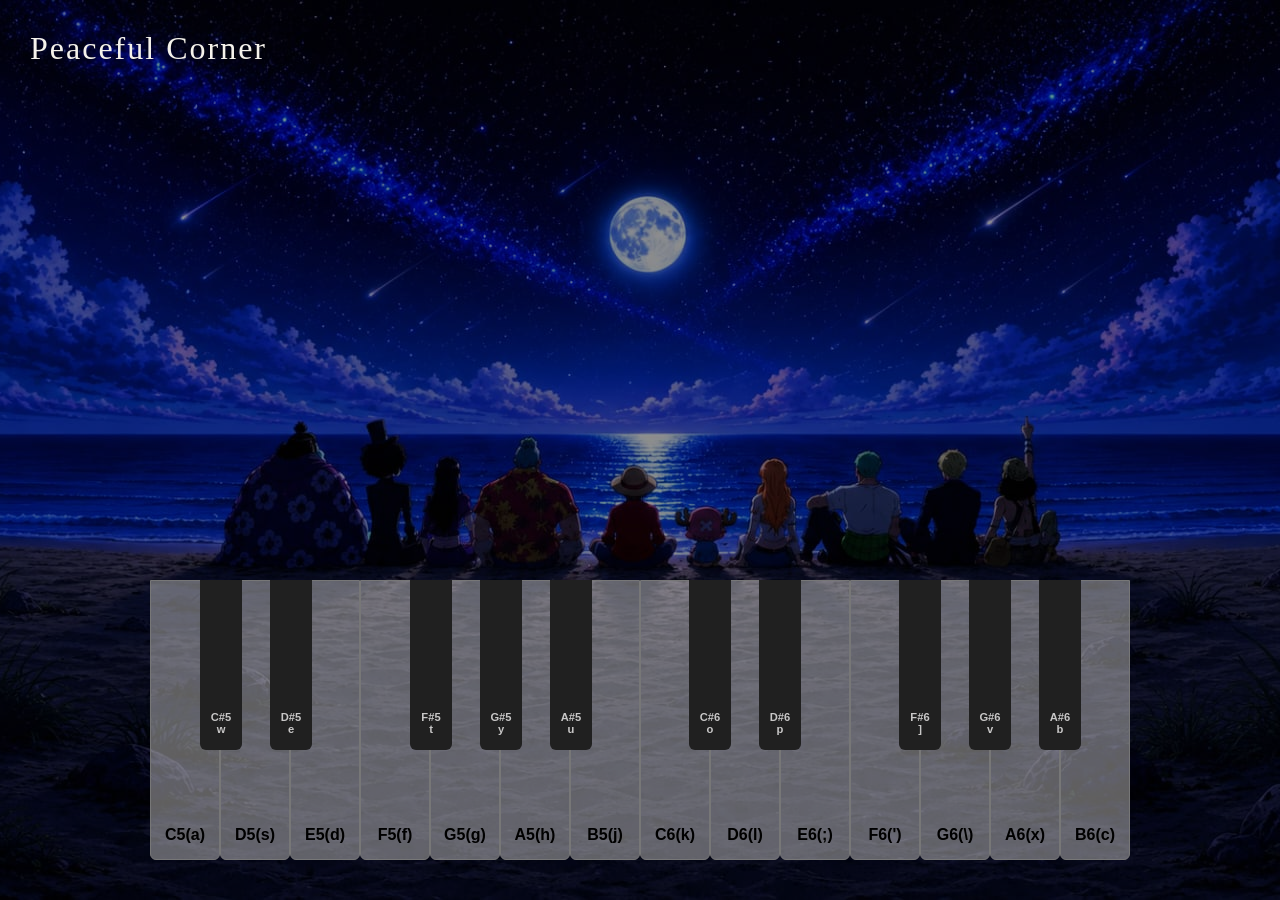
==== index.html @ f9d7ad4e "Initial commit" ====
<!DOCTYPE html>
<html lang="en">
<head>
    <meta charset="UTF-8">
    <meta name="viewport" content="width=device-width, initial-scale=1.0">
    <title>Peaceful Corner</title>
    <link rel ="stylesheet" href="css/style.css">
</head>
<body>
    <!-- the background -->
    <!-- <video autoplay muted loop playsinline id="bg-video">
    <source src="elements/bgvid.mp4" type="video/mp4">
</video> -->

<div class="overlay"></div>
    <!-- The top part -->
     <header class="header">
    <div class="header-inner">

        <h1 id="site-title" class="site-title">
Peaceful Corner
        </h1>

        <!-- <button id="play-theme-btn" class="theme-btn">
            ▶ Play Theme
        </button> -->

    </div>
</header>



    <!-- center piano section -->
    <main class="main-container">

    <section class="piano-section">
    <div class="piano-container">

        <!-- White Keys (C5 - B6) -->
        <div class="white-keys">

            <button type="button" class="key white" data-note="C5" aria-label="C5">C5(a)</button>
            <button type="button" class="key white" data-note="D5" aria-label="D5">D5(s)</button>
            <button type="button" class="key white" data-note="E5" aria-label="E5">E5(d)</button>
            <button type="button" class="key white" data-note="F5" aria-label="F5">F5(f)</button>
            <button type="button" class="key white" data-note="G5" aria-label="G5">G5(g)</button>
            <button type="button" class="key white" data-note="A5" aria-label="A5">A5(h)</button>
            <button type="button" class="key white" data-note="B5" aria-label="B5">B5(j)</button>

            <button type="button" class="key white" data-note="C6" aria-label="C6">C6(k)</button>
            <button type="button" class="key white" data-note="D6" aria-label="D6">D6(l)</button>
            <button type="button" class="key white" data-note="E6" aria-label="E6">E6(;)</button>
            <button type="button" class="key white" data-note="F6" aria-label="F6">F6(')</button>
            <button type="button" class="key white" data-note="G6" aria-label="G6">G6(\)</button>
            <button type="button" class="key white" data-note="A6" aria-label="A6">A6(x)</button>
            <button type="button" class="key white" data-note="B6" aria-label="B6">B6(c)</button>

        </div>

        <!-- Black Keys -->
        <div class="black-keys">

            <button type="button" class="key black" data-note="C#5" aria-label="C#5">C#5<br>w</button>
            <button type="button" class="key black" data-note="D#5" aria-label="D#5">D#5<br>e</button>
            <button type="button" class="key black skip"></button>

            <button type="button" class="key black" data-note="F#5" aria-label="F#5">F#5<br>t</button>
            <button type="button" class="key black" data-note="G#5" aria-label="G#5">G#5<br>y</button>
            <button type="button" class="key black" data-note="A#5" aria-label="A#5">A#5<br>u</button>
            <button type="button" class="key black skip"></button>

            <button type="button" class="key black" data-note="C#6" aria-label="C#6">C#6<br>o</button>
            <button type="button" class="key black" data-note="D#6" aria-label="D#6">D#6<br>p</button>
            <button type="button" class="key black skip"></button>

            <button type="button" class="key black" data-note="F#6" aria-label="F#6">F#6<br>]</button>
            <button type="button" class="key black" data-note="G#6" aria-label="G#6">G#6<br>v</button>
            <button type="button" class="key black" data-note="A#6" aria-label="A#6">A#6<br>b</button>

        </div>

    </div>
</section>

</main>
<!-- 
        <section class="controls-section">

            <button id="record-btn" class="control-btn">
                Record
            </button>

            <button id="save-btn" class="control-btn">
                Save
            </button>

            <a href="saved.html" id="saved-page-btn" class="control-btn">
                Saved Songs
            </a>

        </section>

        <div id="status-message" class="status-message"></div>-->

 <!-- toggle sound part -->
   <!-- <div class="ambient-container hidden" id="ambient-container">

        <label class="switch">
            <input type="checkbox" id="ambient-toggle">
            <span class="slider"></span>
        </label>

        <span class="ambient-label">Ambient</span>

    </div> -->

    <script src="js/script.js"></script>
</body>
</html>
---- css/style.css ----
/* =========================
   RESET to remove default browser styles
========================= */

/* Universal Selector- to select every ele */

* {
    margin: 0;
    padding: 0;
    box-sizing: border-box;
    /* keeps the padding and border within the mentioned height or width */

}

/* =========================
   GLOBAL
========================= */

body {
   /* the whole web site will cover the full website screen, and min-height to make it scrollable in case of more content in one page */
    min-height: 100vh;

    font-family: "Segoe UI", Tahoma, Geneva, Verdana, sans-serif;

    background:#111;
    
    overflow: hidden;
    /* background: linear-gradient(135deg, #1f2233, #2d3148, #40374f); */

    /* 0 deg 90 deg 180 deg 270 deg where 135 deg is a diagonal gradient */

    color: #f5f2eb;

    display: flex;
    flex-direction: column;
    background-image: url("../elements/extendedbg.jpeg");
    background-size: cover;
    background-repeat: no-repeat;
    background-position: bottom;
    background-attachment: fixed;
    /* stacks items one over another */

    /* overflow-x: hidden;
    background-image: url("../elements/extendedbg.jpeg");
    background-size:cover;
    background-repeat: no-repeat; */
    
}

/* ==================
Background Video
================= */

/* #bg-video{
    position:fixed;
    inset:0;

    width:-100%;
    height:-120%;

    object-fit:cover;

    z-index:-2;

    transform:translateZ(0);
    backface-visibility:hidden;
    will-change:transform;
    pointer-events:none;
} */

.overlay{
    position:fixed;

    inset:0;

    background:rgba(0, 0, 0, 0.436);

    z-index:-1;
}

/* =========================
   HEADER
========================= */

.header{

    position:absolute;

    top:0;
    left:0;

    width:100%;

    z-index:20;

    padding:30px;

}

.header-inner{
    /* justify-content align item horizontally and align-items align item vertically */
    display:flex;
    align-items:center;
    gap:20px;
}

.site-title {
    font-size: 2rem;
    font-weight: 500;
    letter-spacing: 2px;
    user-select: none;
    font-family: "times new roman", "times", "Segoe UI", Tahoma, Geneva, Verdana, sans-serif;
    transition:opacity .8s ease;
}

/* =========================
   MAIN
========================= */

.main-container{

    position:relative;

    width:100vw;
    min-height:100vh;

}

/* =========================
   PIANO
========================= */

.piano-section{
     position:absolute;
    left:50%;
    bottom:40px;

    transform:translateX(-50%);

    width:max-content;

    overflow-x:auto;

}

.piano-container{
    position:relative;
    transform-origin: top center;
    display:inline-block;
}

/* =========================
   WHITE KEYS
========================= */

.white-keys{
    display:flex;
}

.key.white{
    width:70px;
    height:280px;

    background:#faf8f362;
    border:1px solid #777;

    display:flex;
    justify-content:center;
    align-items:flex-end;

    padding-bottom:15px;

    font-size:1rem;
    font-weight:bold;

    cursor:pointer;

    user-select:none;

    transition:.12s;
    border-radius:0 0 6px 6px;
    
}

.key.white:hover{
    background: linear-gradient(135deg, #7884c6, #b1bbee, #978cae);
}

.key.white:active{
    background: linear-gradient(135deg, #7884c6, #b1bbee, #b7b2c1);
    transform:translateY(2px);
}

/* =========================
   BLACK KEYS
========================= */

.black-keys{
    position:absolute;
    top:0;
    left:0;

    width:100%;
    height:0;
    
}

.key.black{
    position:absolute;

    width:42px;
    height:170px;

    background:#202020;

    border:none;
    border-radius:0 0 6px 6px;

    cursor:pointer;
    color:#c8c7c7;
    font-size: 0.7rem;
    font-weight:bold;
    padding-bottom:15px;
    
    display:flex;

justify-content:center;

align-items:flex-end;

    transition:.12s;

    z-index:5;
}

.key.black:hover{
    background: linear-gradient(135deg, #1f2233, #2d3148, #40374f);
}

.key.black:active{
    transform:translateY(2px);
}

/* Hide placeholder buttons */

.key.black.skip{
    display:none !important;
}

/* ---------- OCTAVE 4 ---------- */

.key.black[data-note="C#5"]{
    left:50px;
}

.key.black[data-note="D#5"]{
    left:120px;
}

.key.black[data-note="F#5"]{
    left:260px;
}

.key.black[data-note="G#5"]{
    left:330px;
}

.key.black[data-note="A#5"]{
    left:400px;
}

/* ---------- OCTAVE 5 ---------- */

.key.black[data-note="C#6"]{
    left:539px;
}

.key.black[data-note="D#6"]{
    left:609px;
}

.key.black[data-note="F#6"]{
    left:749px;
}

.key.black[data-note="G#6"]{
    left:819px;
}

.key.black[data-note="A#6"]{
    left:889px;
}

.key.pressed{

    transform:translateY(3px);

    filter:brightness(.85);

}
/* =========================
   RESPONSIVE
========================= */

/* Tablets */

@media (max-width: 992px) {

    .site-title {
        font-size: 2.5rem;
    }

    .key.white {
        width: 60px;
        height: 240px;
    }

    .key.black {
        width: 34px;
        height: 145px;

        margin-left: -17px;
        margin-right: -17px;
    }

}

/* Phones */

@media (max-width:768px){

    .piano-container{

        transform:scale(.65);

        transform-origin:bottom center;

    }

}

/* Landscape phones */

@media (max-width:900px) and (orientation:landscape){

    .piano-container{

        transform:scale(.72);

        transform-origin:bottom center;

    }



    .piano-section{

        bottom:10px;

        left:0;

        transform:none;

        width:100%;

        overflow-x:auto;

        padding:0 15px;

    }

}






.theme-btn{

    padding:10px 18px;

    border:none;
    border-radius:30px;

    background:rgba(255,255,255,.18);

    color:white;

    font-size:15px;

    cursor:pointer;

    backdrop-filter:blur(8px);

    transition:.25s;
}

.theme-btn:hover{

    background:rgba(255,255,255,.3);

    transform:translateY(-2px);

}

.theme-btn:disabled{

    opacity:.5;

    cursor:not-allowed;

}
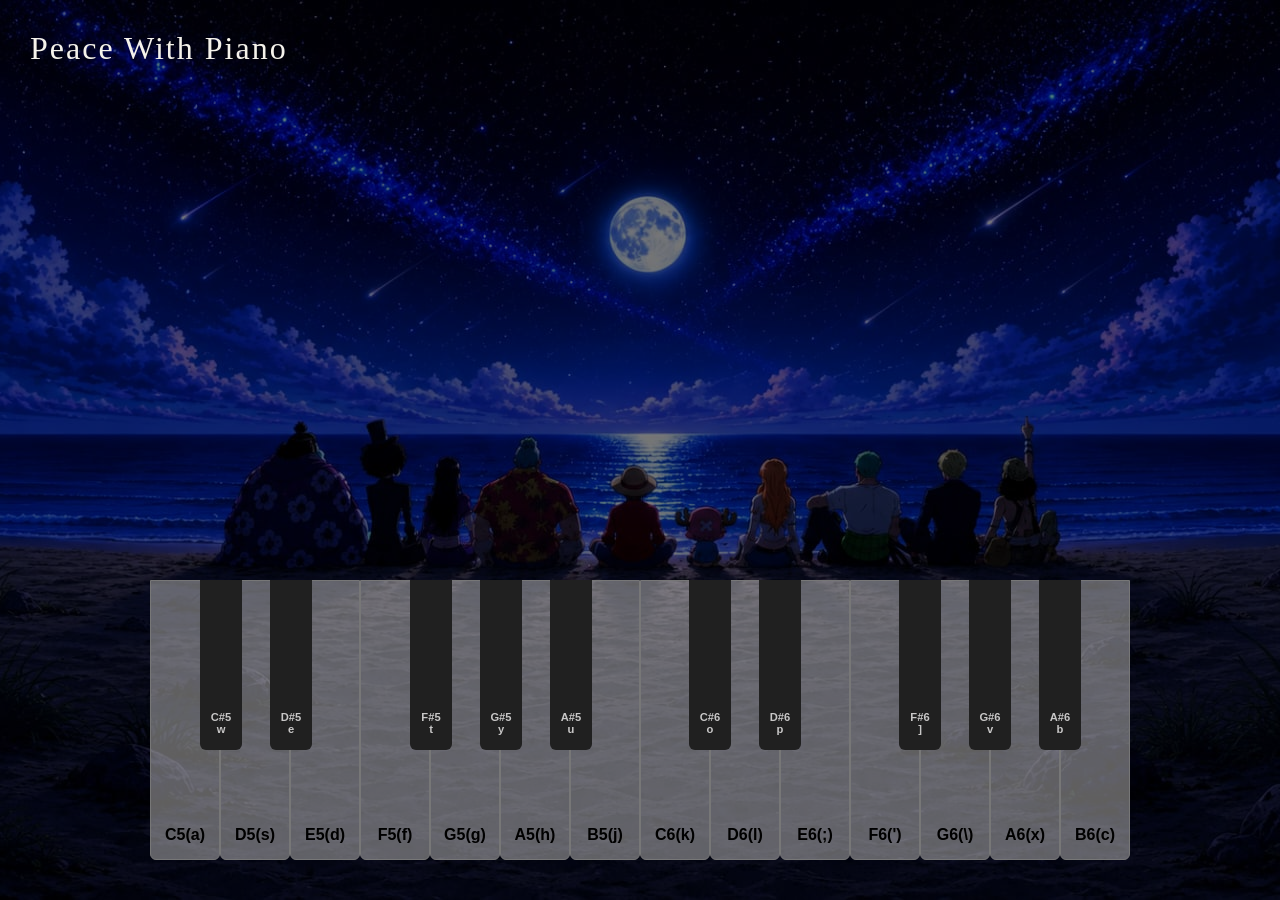
==== commit ca717a2a: "Update final (for now)" ====
--- a/index.html
+++ b/index.html
@@ -18,7 +18,7 @@
     <div class="header-inner">
 
         <h1 id="site-title" class="site-title">
-Peaceful Corner
+Peace With Piano
         </h1>
 
         <!-- <button id="play-theme-btn" class="theme-btn">
--- a/css/style.css
+++ b/css/style.css
@@ -74,7 +74,7 @@
 
     inset:0;
 
-    background:rgba(0, 0, 0, 0.436);
+    background:rgba(0, 0, 0, 0.525);
 
     z-index:-1;
 }
@@ -140,7 +140,7 @@
 
     width:max-content;
 
-    overflow-x:auto;
+    overflow:hidden;
 
 }
 
@@ -352,6 +352,10 @@
 
     }
 
+     .black-keys{
+        transform: translateX(-70px);
+    }
+
 
 
     .piano-section{
@@ -368,6 +372,66 @@
 
         padding:0 15px;
 
+    }
+
+}
+
+@media (max-width: 900px) and (orientation: landscape) {
+
+    /* White keys */
+    .key.white{
+        width:52px;
+        height:200px;
+    }
+
+    /* Black keys */
+    .key.black{
+        width:30px;
+        height:120px;
+    }
+
+    /* ---------- First Octave ---------- */
+
+    .key.black:nth-child(1){
+        left:37px;
+    }
+
+    .key.black:nth-child(2){
+        left:107px;
+    }
+
+    .key.black:nth-child(4){
+        left:247px;
+    }
+
+    .key.black:nth-child(5){
+        left:317px;
+    }
+
+    .key.black:nth-child(6){
+        left:387px;
+    }
+
+    /* ---------- Second Octave ---------- */
+
+    .key.black:nth-child(8){
+        left:527px;
+    }
+
+    .key.black:nth-child(9){
+        left:597px;
+    }
+
+    .key.black:nth-child(11){
+        left:737px;
+    }
+
+    .key.black:nth-child(12){
+        left:807px;
+    }
+
+    .key.black:nth-child(13){
+        left:877px;
     }
 
 }
